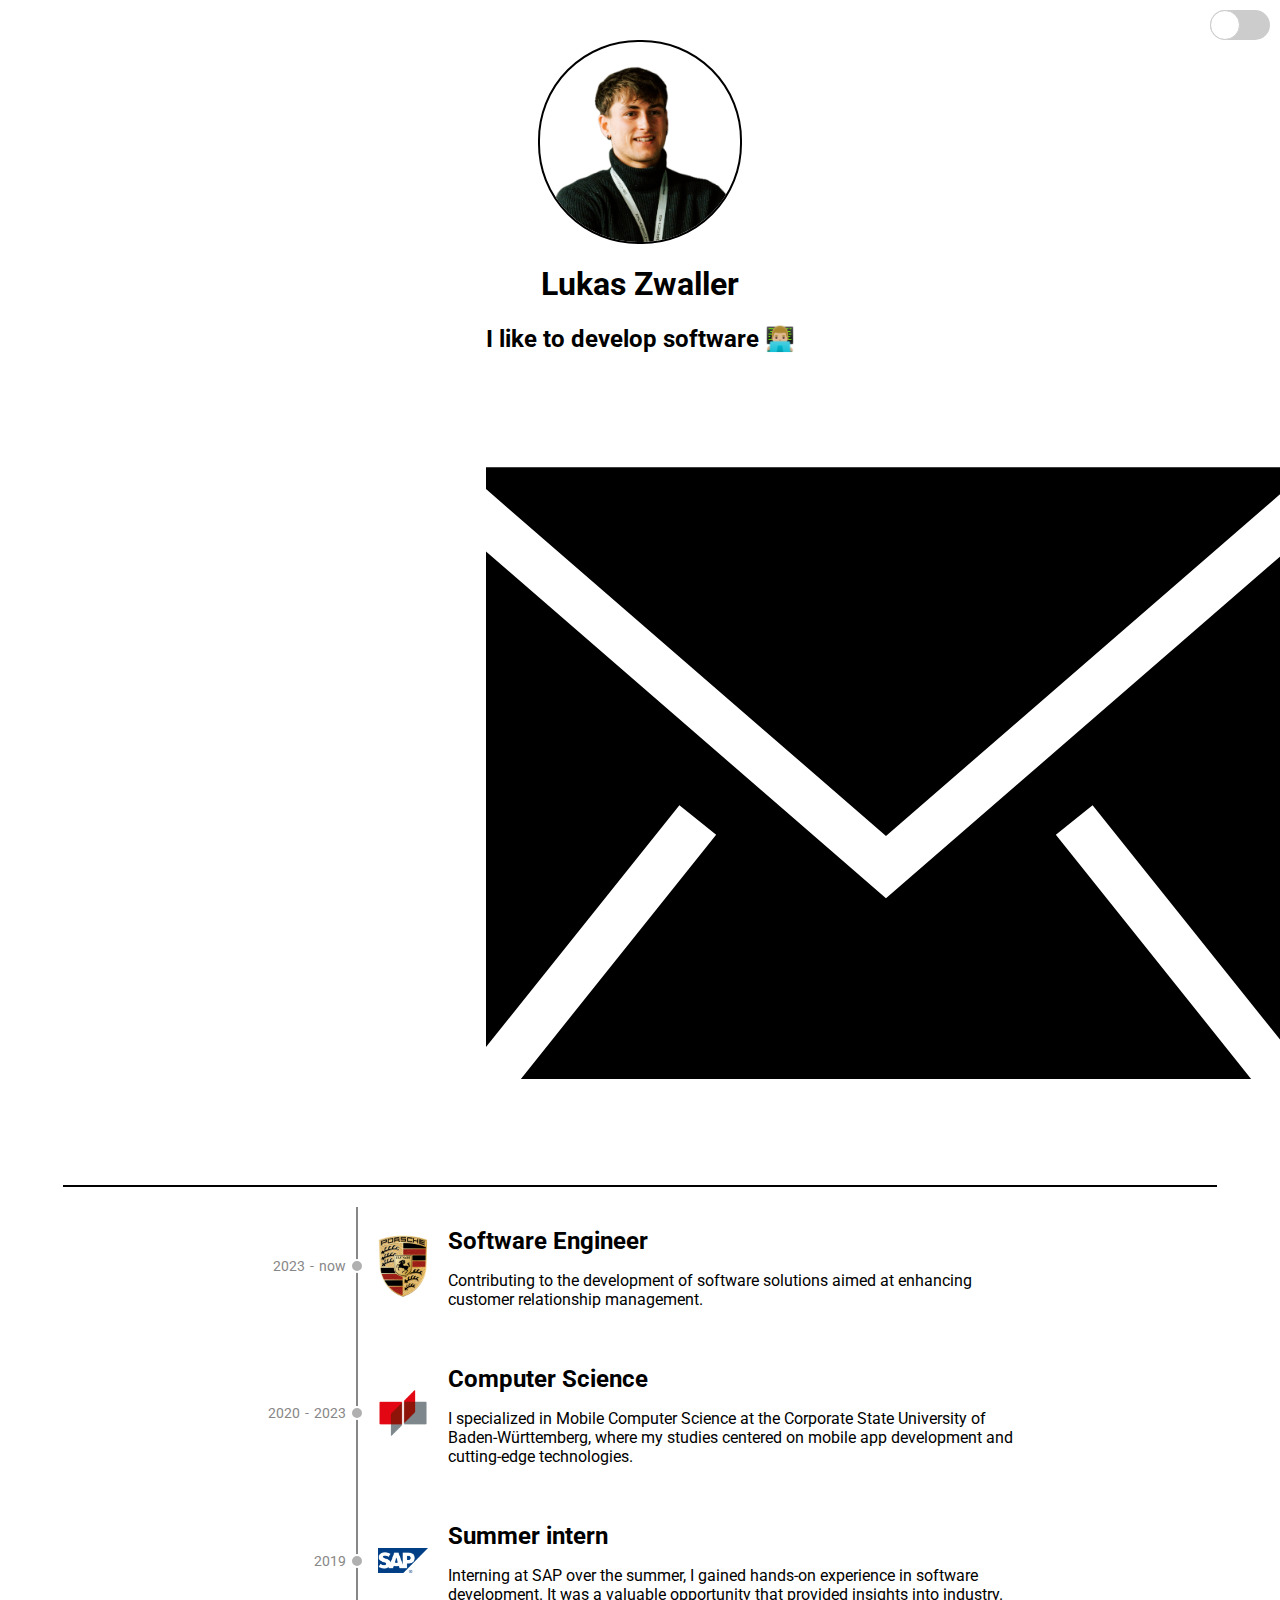
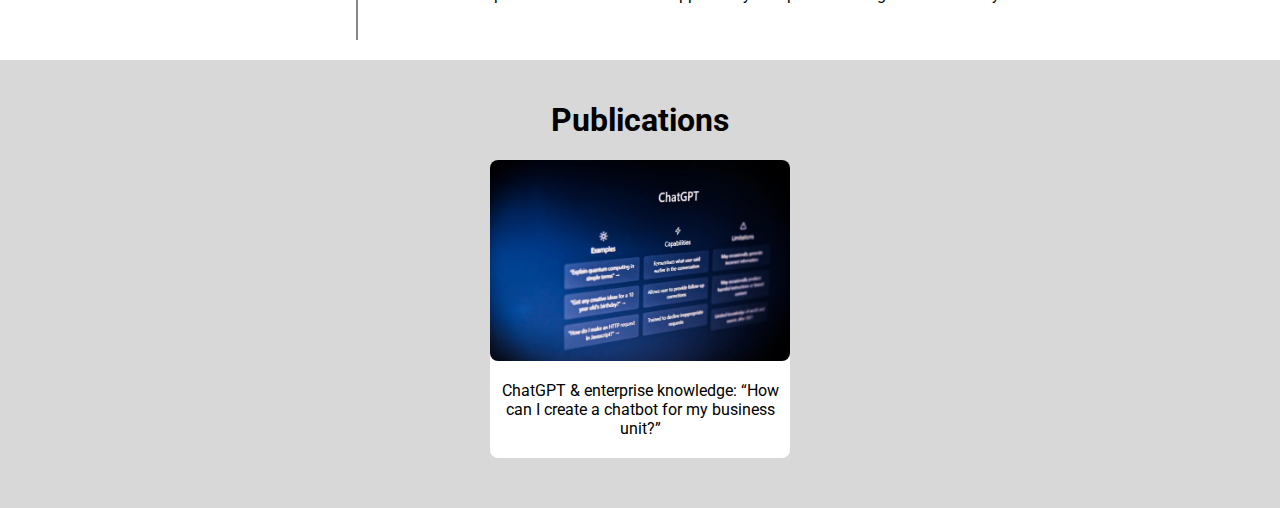
==== index.html @ a3d1d83f "Add svg icons" ====
<!DOCTYPE html>
<html lang="en">

<head>
  <meta charset="UTF-8">
  <meta name="viewport" content="width=device-width, initial-scale=1.0">
  <title>Lukas Zwaller</title>
  <link rel="preconnect" href="https://fonts.googleapis.com">
  <link rel="preconnect" href="https://fonts.gstatic.com" crossorigin>
  <link href="https://fonts.googleapis.com/css2?family=Roboto:wght@400;500;700&display=swap" rel="stylesheet">
  <link rel="stylesheet" href="style.css">
  <script src="script.js"></script>
  <style>
    .social-media {
      display: flex;
      justify-content: space-between;
      width: 100%;
      max-width: 200px;
      margin-top: 20px;
    }

    .social-media svg {
      fill: #FFFFFF;
      border: 2px solid white;
    }
  </style>
</head>

<body>
  <div class="toggle-wrapper">
    <input type="checkbox" id="toggle" />
    <label for="toggle" class="toggle-label"></label>
  </div>
  <div class="header">
    <img class="profile-pic" src="assets/me.png" alt="profile picture" />
    <div>
      <h1>Lukas Zwaller</h1>
      <h2>I like to develop software 👨🏼‍💻</h2>
      <div class="social-media">
        <a target="_blank" href="https://www.linkedin.com/in/lukas-zwaller-1b1b3a1b3/">
          <img src="assets/social/email.svg" alt="linkedin" />
        </a>
        <a target="_blank" href="https://www.linkedin.com/in/lukas-zwaller-1b1b3a1b3/">
          <img src="assets/social/github.svg" alt="linkedin" />
        </a>
        <a target="_blank" href="https://www.linkedin.com/in/lukas-zwaller-1b1b3a1b3/">
          <img src="assets/social/linkedin.svg" alt="linkedin" />
        </a>
        <a target="_blank" href="https://www.linkedin.com/in/lukas-zwaller-1b1b3a1b3/">
          <img src="assets/social/medium.svg" alt="linkedin" />
        </a>
      </div>
    </div>
  </div>
  <hr>
  <div class="cv-container">
    <div class="cv-item">
      <div class="cv-timespan">
        <div class="cv-timespan-date">
          <div>2023</div>
          <div>-</div>
          <div>now</div>
        </div>
      </div>
      <div class="cv-entry">
        <div class="cv-entry-dot"></div>
        <img src="assets/porsche-logo.png" alt="porsche logo" />
        <div class="cv-description">
          <h2>Software Engineer</h2>
          <p>Contributing to the development of software solutions aimed at enhancing customer relationship management.
          </p>
        </div>
      </div>
    </div>

    <div class="cv-item">
      <div class="cv-timespan">
        <div class="cv-timespan-date">
          <div>2020</div>
          <div>-</div>
          <div>2023</div>
        </div>
      </div>
      <div class="cv-entry">
        <div class="cv-entry-dot"></div>
        <img src="assets/dhbw-logo.png" alt="porsche logo" />
        <div class="cv-description">
          <h2>Computer Science</h2>
          <p>I specialized in Mobile Computer Science at the Corporate State University of Baden-Württemberg, where my
            studies centered on mobile app development and cutting-edge technologies.</p>
        </div>
      </div>
    </div>

    <div class="cv-item">
      <div class="cv-timespan">
        <div class="cv-timespan-date">
          <div>2019</div>
        </div>
      </div>
      <div class="cv-entry">
        <div class="cv-entry-dot"></div>
        <img src="assets/sap-logo.png" alt="porsche logo" />
        <div class="cv-description">
          <h2>Summer intern</h2>
          <p>Interning at SAP over the summer, I gained hands-on experience in software development. It was a valuable
            opportunity that provided insights into industry.</p>
        </div>
      </div>
    </div>
  </div>

  <div class="publications-container">
    <h1>Publications</h1>
    <div class="publications">
      <a target="_blank"
        href="https://medium.com/next-level-german-engineering/chatgpt-enterprise-knowledge-how-can-i-create-a-chatbot-for-my-business-unit-4380f7b3d4c0">
        <div class="publication">
          <img src="assets/chatgpt.webp" alt="thesis" />
          <h2>ChatGPT & enterprise knowledge: “How can I create a chatbot for my business unit?”</h2>
        </div>
      </a>
    </div>
  </div>

</body>

</html>
---- style.css ----
:root {
  --background-light: #ffffff;
  --text-light: #000000;
  --background-dark: #1a1a1a;
  --text-dark: #ffffff;
  --border-light: #878787;
  --border-dark: #aaaaaa;
  --publications-light: #d8d8d8;
  --publications-dark: #474747;
  --publication-light: #ffffff;
  --publication-dark: #1a1a1a;
}

[data-theme="light"] {
  --background-color: var(--background-light);
  --text-color: var(--text-light);
  --border-color: var(--border-light);
  --publications-color: var(--publications-light);
  --publication-color: var(--publication-light);
}

[data-theme="dark"] {
  --background-color: var(--background-dark);
  --text-color: var(--text-dark);
  --border-color: var(--border-dark);
  --publications-color: var(--publications-dark);
  --publication-color: var(--publication-dark);
}

body {
  font-family: 'Roboto', Arial, sans-serif;
  background-color: var(--background-color);
  color: var(--text-color);
  border-color: var(--border-color);
  transition: background-color 0.3s, color 0.3s;
  margin: 0;
  padding: 0;
  padding-top: 10px;
}

hr {
  width: 90%;
  border: 1px solid var(--text-color);
}

.header {
  display: flex;
  flex-direction: column;
  align-items: center;
  text-align: center;
}

.profile-pic {
  height: 200px;
  width: 200px;
  border-style: solid;
  border-width: 2px;
  object-fit: cover;
  border-radius: 100px;
}

input[type="checkbox"] {
  position: absolute;
  opacity: 0;
}

.toggle-wrapper {
  display: flex;
  align-items: center;
  justify-content: flex-end;
  margin-right: 10px;
}

.toggle-label {
  display: block;
  width: 60px;
  height: 30px;
  background-color: #cccccc;
  border-radius: 15px;
  position: relative;
  cursor: pointer;
  transition: background-color 0.3s;
  display: inline-block;
}

.toggle-label::before {
  content: '';
  position: absolute;
  width: 28px;
  height: 28px;
  border-radius: 50%;
  border: 1px solid #cccccc;
  background-color: #ffffff;
  left: 0;
  top: 0;
  transition: transform 0.3s;
  display: inline-block;
}

#toggle:checked+.toggle-label {
  background-color: #000000;
}

#toggle:checked+.toggle-label::before {
  transform: translateX(30px);
}

.cv-container {
  display: flex;
  flex-direction: column;
  align-items: center;
  justify-content: center;
  margin-left: 20%;
  margin-right: 20%;
  margin-top: 20px;
  margin-bottom: 20px;
}

.cv-item {
  display: flex;
  flex-direction: row;
  width: 100%;
}

.cv-timespan {
  width: 100px;
  border-right: 2px solid var(--border-color);
  display: flex;
  color: var(--border-color);
  padding-bottom: 20px;
}

.cv-timespan-date {
  display: flex;
  flex-direction: row;
  justify-content: right;
  align-items: center;
  width: 100%;
  margin-right: 10px;
}

.cv-timespan-date div {
  margin-left: 5px;
  font-size: 14px;
}

.cv-entry {
  display: flex;
  flex: 1;
  flex-direction: row;
  position: relative;
  align-items: center;
  padding-bottom: 20px;
}

.cv-entry-dot {
  position: absolute;
  left: -8px;
  width: 10px;
  height: 10px;
  border-radius: 7px;
  background-color: #b1b0b0;
  border: 2px solid var(--background-color);
  transition: border 0.3s;
}

.cv-entry img {
  width: 50px;
  margin-left: 20px;
  margin-right: 20px;
  object-fit: contain;
}

.cv-description {
  display: flex;
  flex-direction: column;
  justify-content: center;
}

.cv-description h2 {
  margin-bottom: 0;
}

a {
  text-decoration: none;
  color: var(--text-color);
}

.publications-container {
  padding-top: 20px;
  background-color: var(--publications-color);
  text-align: center;
  padding-bottom: 50px;
}

.publications {
  display: flex;
  flex-direction: column;
  align-items: center;
  justify-content: center;
  height: 100%;
}

.publication {
  width: 300px;
  display: flex;
  flex-direction: column;
  align-items: center;
  justify-content: center;
  border-radius: 8px;
  background-color: var(--publication-color);
  transition: transform 0.3s ease-in-out;
}

.publication:hover {
  transform: scale(1.05);
}

.publication img {
  width: 100%;
  object-fit: cover;
  border-radius: 8px;
}

.publication h2 {
  font-size: 16px;
  font-weight: 400;
  margin: 10px 0;
  padding: 10px;
  text-decoration: none;
}

@media screen and (max-width: 600px) {
  .cv-container {
    margin-left: 2%;
    margin-right: 8%;
  }

  .cv-timespan {
    width: 60px;
    flex-direction: column-reverse;
    align-items: flex-start;
    justify-content: flex-end;
  }

  .cv-timespan-date {
    flex-direction: column-reverse;
    justify-content: center;
    align-items: flex-end;
    height: 50px;
  }

  .cv-timespan-date div {
    margin: 0;
    font-size: auto;
    margin-right: 10px;
    font-weight: bold;
  }

  .cv-entry {
    flex-direction: column;
    align-items: flex-start;
    margin-left: 20px;
  }

  .cv-entry-dot {
    position: absolute;
    top: 19px;
    left: -28px;
    width: 10px;
    height: 10px;
    border-radius: 7px;
    background-color: #b1b0b0;
    border: 2px solid var(--background-color);
  }

  .cv-entry img {
    height: 50px;
    margin: 0;
  }
}
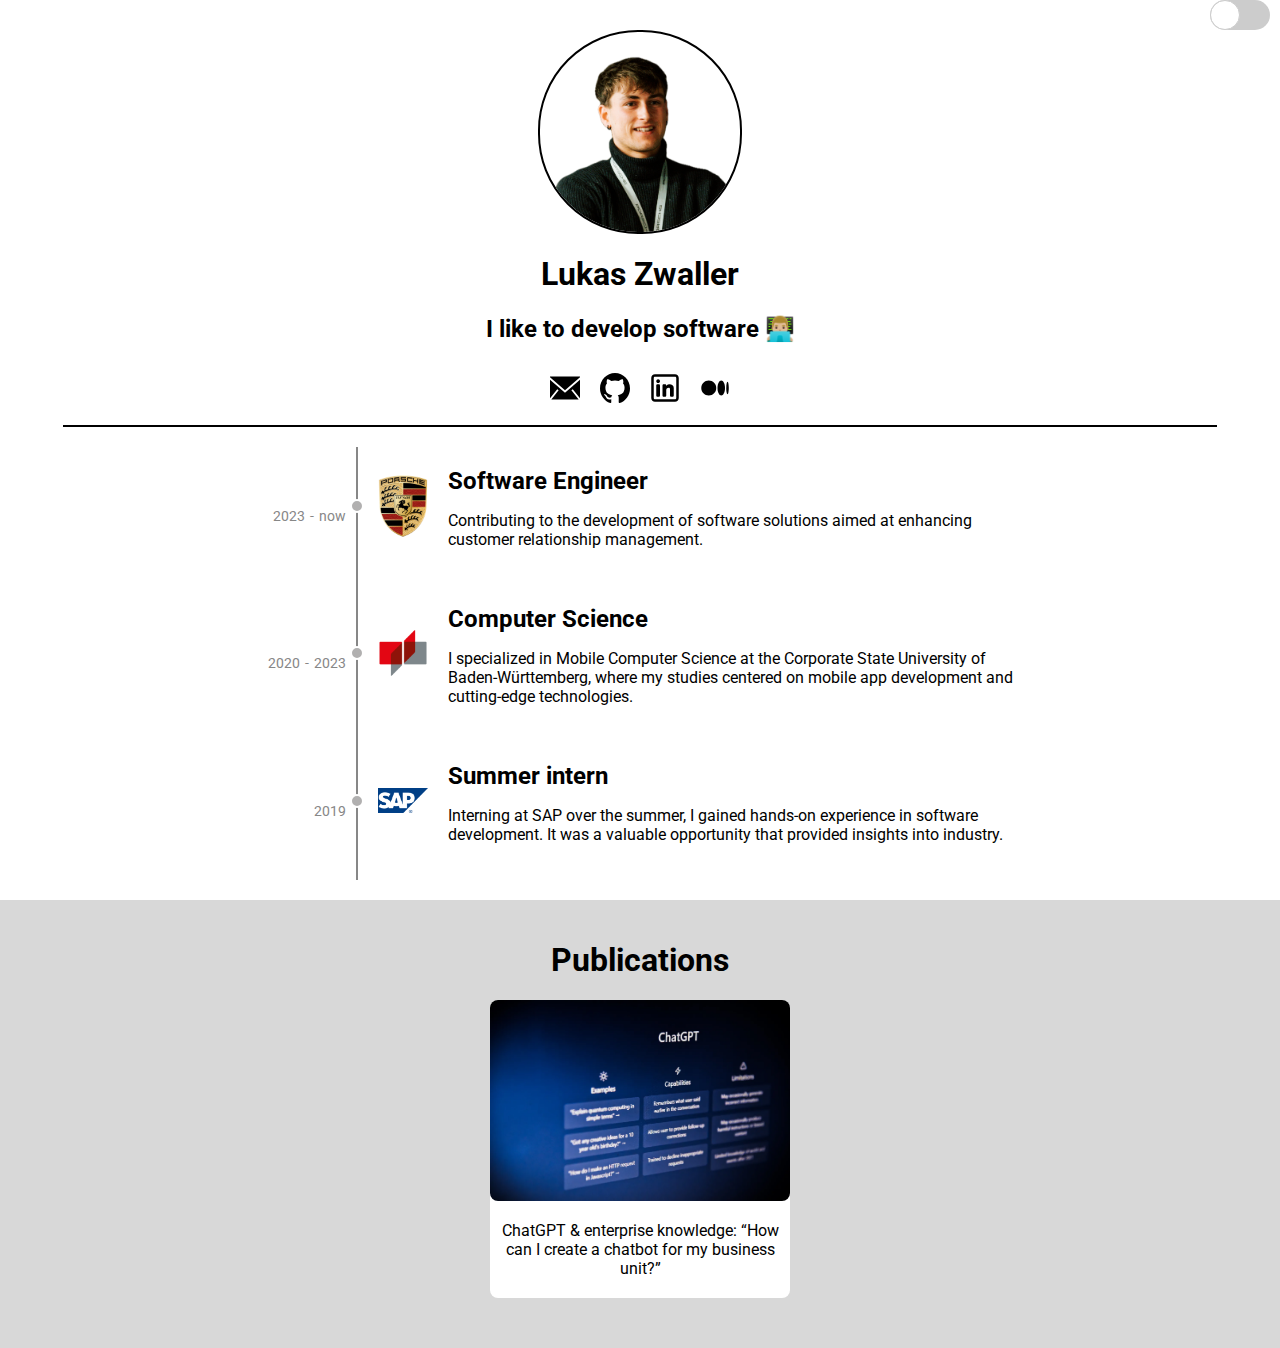
==== commit d2b7e977: "Change svg color on theme" ====
--- a/index.html
+++ b/index.html
@@ -10,20 +10,6 @@
   <link href="https://fonts.googleapis.com/css2?family=Roboto:wght@400;500;700&display=swap" rel="stylesheet">
   <link rel="stylesheet" href="style.css">
   <script src="script.js"></script>
-  <style>
-    .social-media {
-      display: flex;
-      justify-content: space-between;
-      width: 100%;
-      max-width: 200px;
-      margin-top: 20px;
-    }
-
-    .social-media svg {
-      fill: #FFFFFF;
-      border: 2px solid white;
-    }
-  </style>
 </head>
 
 <body>
@@ -37,17 +23,52 @@
       <h1>Lukas Zwaller</h1>
       <h2>I like to develop software 👨🏼‍💻</h2>
       <div class="social-media">
-        <a target="_blank" href="https://www.linkedin.com/in/lukas-zwaller-1b1b3a1b3/">
-          <img src="assets/social/email.svg" alt="linkedin" />
+        <a target="_blank" href="mailto:contact@lukas-zwaller.com">
+          <svg fill="#000000" width="30px" height="30px" viewBox="0 0 1920 1920" xmlns="http://www.w3.org/2000/svg"
+            class="social-icon">
+            <path
+              d="M1920 428.266v1189.54l-464.16-580.146-88.203 70.585 468.679 585.904H83.684l468.679-585.904-88.202-70.585L0 1617.805V428.265l959.944 832.441L1920 428.266ZM1919.932 226v52.627l-959.943 832.44L.045 278.628V226h1919.887Z"
+              fill-rule="evenodd" />
+          </svg>
+        </a>
+        <a target="_blank" href="https://github.com/lukaszwaller">
+          <svg width="30px" height="30px" viewBox="0 0 20 20" version="1.1" xmlns="http://www.w3.org/2000/svg" class="social-icon">
+            <g id="Page-1" stroke="none" stroke-width="1" fill-rule="evenodd">
+              <g id="Dribbble-Light-Preview" transform="translate(-140.000000, -7559.000000)">
+                <g id="icons" transform="translate(56.000000, 160.000000)">
+                  <path
+                    d="M94,7399 C99.523,7399 104,7403.59 104,7409.253 C104,7413.782 101.138,7417.624 97.167,7418.981 C96.66,7419.082 96.48,7418.762 96.48,7418.489 C96.48,7418.151 96.492,7417.047 96.492,7415.675 C96.492,7414.719 96.172,7414.095 95.813,7413.777 C98.04,7413.523 100.38,7412.656 100.38,7408.718 C100.38,7407.598 99.992,7406.684 99.35,7405.966 C99.454,7405.707 99.797,7404.664 99.252,7403.252 C99.252,7403.252 98.414,7402.977 96.505,7404.303 C95.706,7404.076 94.85,7403.962 94,7403.958 C93.15,7403.962 92.295,7404.076 91.497,7404.303 C89.586,7402.977 88.746,7403.252 88.746,7403.252 C88.203,7404.664 88.546,7405.707 88.649,7405.966 C88.01,7406.684 87.619,7407.598 87.619,7408.718 C87.619,7412.646 89.954,7413.526 92.175,7413.785 C91.889,7414.041 91.63,7414.493 91.54,7415.156 C90.97,7415.418 89.522,7415.871 88.63,7414.304 C88.63,7414.304 88.101,7413.319 87.097,7413.247 C87.097,7413.247 86.122,7413.234 87.029,7413.87 C87.029,7413.87 87.684,7414.185 88.139,7415.37 C88.139,7415.37 88.726,7417.2 91.508,7416.58 C91.513,7417.437 91.522,7418.245 91.522,7418.489 C91.522,7418.76 91.338,7419.077 90.839,7418.982 C86.865,7417.627 84,7413.783 84,7409.253 C84,7403.59 88.478,7399 94,7399"
+                    id="github-[#142]">
+
+                  </path>
+                </g>
+              </g>
+            </g>
+          </svg>
         </a>
         <a target="_blank" href="https://www.linkedin.com/in/lukas-zwaller-1b1b3a1b3/">
-          <img src="assets/social/github.svg" alt="linkedin" />
+          <svg width="30px" height="30px" viewBox="0 0 24 24" fill="none" xmlns="http://www.w3.org/2000/svg"
+            class="social-icon">
+            <path
+              d="M6.5 8C7.32843 8 8 7.32843 8 6.5C8 5.67157 7.32843 5 6.5 5C5.67157 5 5 5.67157 5 6.5C5 7.32843 5.67157 8 6.5 8Z" />
+            <path
+              d="M5 10C5 9.44772 5.44772 9 6 9H7C7.55228 9 8 9.44771 8 10V18C8 18.5523 7.55228 19 7 19H6C5.44772 19 5 18.5523 5 18V10Z" />
+            <path
+              d="M11 19H12C12.5523 19 13 18.5523 13 18V13.5C13 12 16 11 16 13V18.0004C16 18.5527 16.4477 19 17 19H18C18.5523 19 19 18.5523 19 18V12C19 10 17.5 9 15.5 9C13.5 9 13 10.5 13 10.5V10C13 9.44771 12.5523 9 12 9H11C10.4477 9 10 9.44772 10 10V18C10 18.5523 10.4477 19 11 19Z" />
+            <path fill-rule="evenodd" clip-rule="evenodd"
+              d="M20 1C21.6569 1 23 2.34315 23 4V20C23 21.6569 21.6569 23 20 23H4C2.34315 23 1 21.6569 1 20V4C1 2.34315 2.34315 1 4 1H20ZM20 3C20.5523 3 21 3.44772 21 4V20C21 20.5523 20.5523 21 20 21H4C3.44772 21 3 20.5523 3 20V4C3 3.44772 3.44772 3 4 3H20Z" />
+          </svg>
         </a>
-        <a target="_blank" href="https://www.linkedin.com/in/lukas-zwaller-1b1b3a1b3/">
-          <img src="assets/social/linkedin.svg" alt="linkedin" />
-        </a>
-        <a target="_blank" href="https://www.linkedin.com/in/lukas-zwaller-1b1b3a1b3/">
-          <img src="assets/social/medium.svg" alt="linkedin" />
+        <a target="_blank" href="https://medium.com/@lukas.zwaller">
+          <svg width="30px" height="30px" viewBox="0 0 24 24" fill="none" xmlns="http://www.w3.org/2000/svg"
+            class="social-icon">
+            <path
+              d="M13 12C13 15.3137 10.3137 18 7 18C3.68629 18 1 15.3137 1 12C1 8.68629 3.68629 6 7 6C10.3137 6 13 8.68629 13 12Z" />
+            <path
+              d="M23 12C23 14.7614 22.5523 17 22 17C21.4477 17 21 14.7614 21 12C21 9.23858 21.4477 7 22 7C22.5523 7 23 9.23858 23 12Z" />
+            <path
+              d="M17 18C18.6569 18 20 15.3137 20 12C20 8.68629 18.6569 6 17 6C15.3431 6 14 8.68629 14 12C14 15.3137 15.3431 18 17 18Z" />
+          </svg>
         </a>
       </div>
     </div>
--- a/style.css
+++ b/style.css
@@ -35,7 +35,6 @@
   transition: background-color 0.3s, color 0.3s;
   margin: 0;
   padding: 0;
-  padding-top: 10px;
 }
 
 hr {
@@ -105,6 +104,27 @@
   transform: translateX(30px);
 }
 
+.social-media {
+  display: flex;
+  flex-direction: row;
+  justify-content: center;
+  align-items: center;
+}
+
+.social-media a {
+  margin: 10px;
+  text-decoration: none;
+}
+
+.social-icon {
+  fill: var(--text-color);
+  transition: scale 0.3s ease;
+}
+
+.social-icon:hover {
+  transform: scale(1.2);
+}
+
 .cv-container {
   display: flex;
   flex-direction: column;
@@ -127,7 +147,6 @@
   border-right: 2px solid var(--border-color);
   display: flex;
   color: var(--border-color);
-  padding-bottom: 20px;
 }
 
 .cv-timespan-date {
@@ -150,7 +169,7 @@
   flex-direction: row;
   position: relative;
   align-items: center;
-  padding-bottom: 20px;
+  margin-bottom: 20px;
 }
 
 .cv-entry-dot {
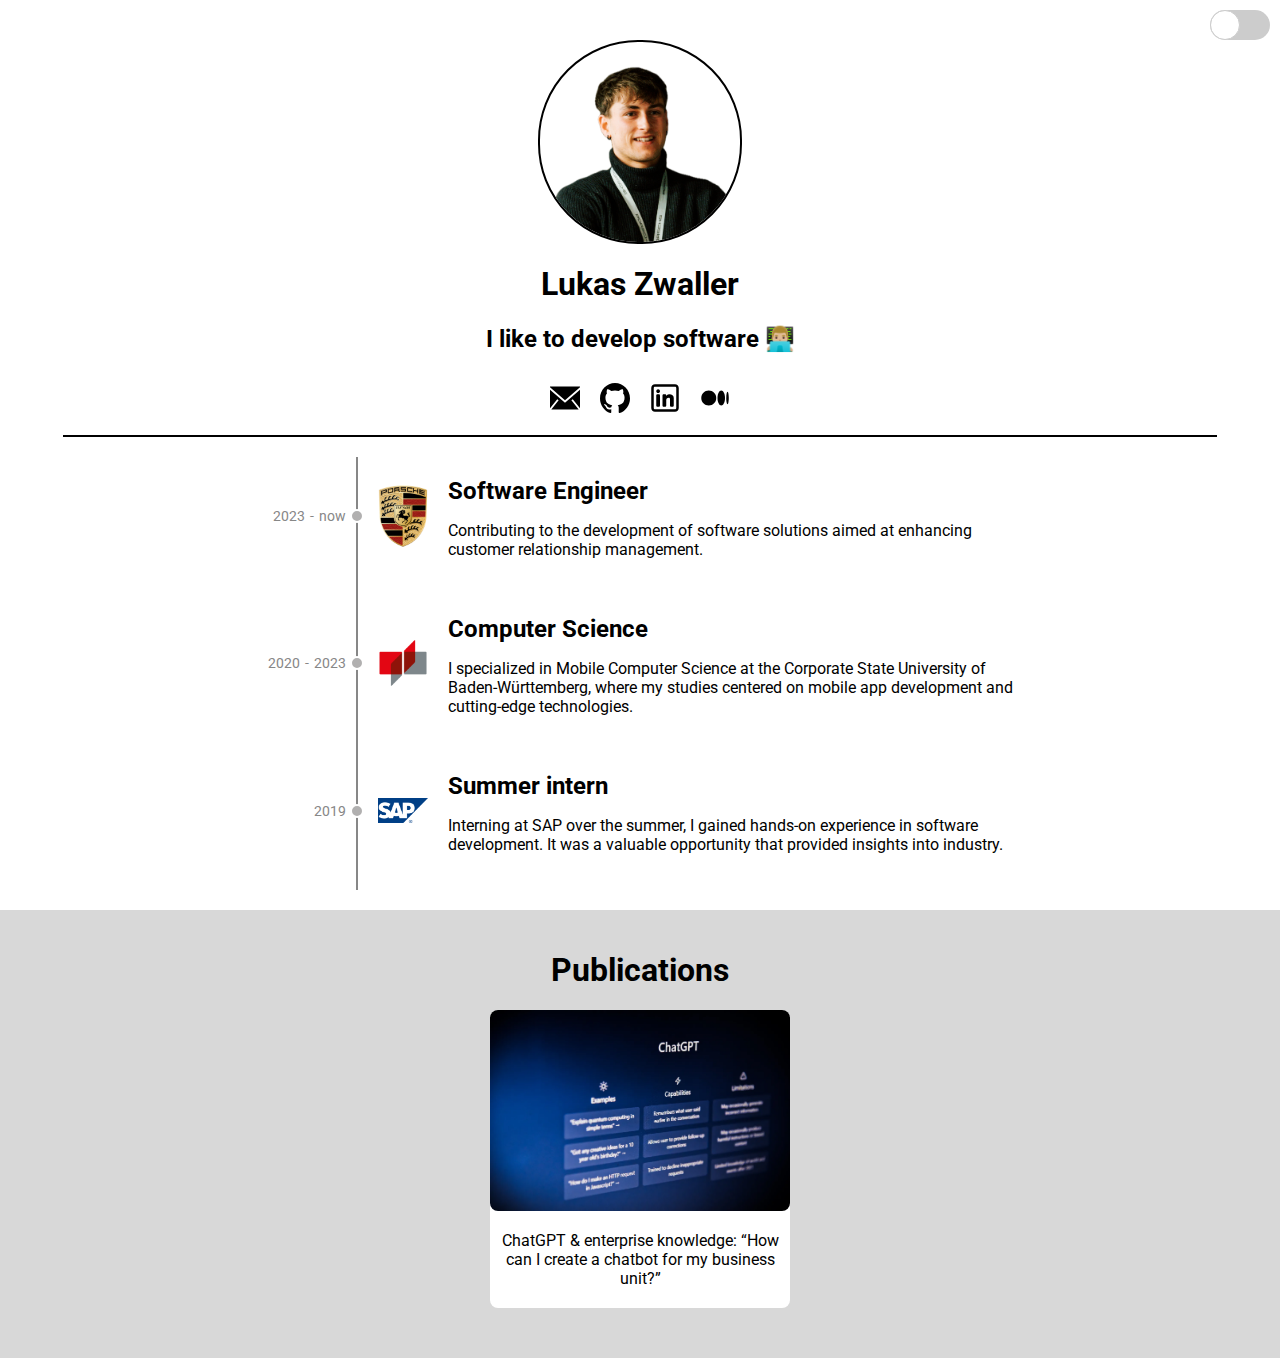
==== commit aae96013: "dark mode for pullover" ====
--- a/index.html
+++ b/index.html
@@ -18,7 +18,7 @@
     <label for="toggle" class="toggle-label"></label>
   </div>
   <div class="header">
-    <img class="profile-pic" src="assets/me.png" alt="profile picture" />
+    <img class="profile-pic" src="assets/me-dark.png" alt="profile picture" />
     <div>
       <h1>Lukas Zwaller</h1>
       <h2>I like to develop software 👨🏼‍💻</h2>
--- a/style.css
+++ b/style.css
@@ -35,6 +35,7 @@
   transition: background-color 0.3s, color 0.3s;
   margin: 0;
   padding: 0;
+  padding-top: 10px;
 }
 
 hr {
@@ -147,6 +148,7 @@
   border-right: 2px solid var(--border-color);
   display: flex;
   color: var(--border-color);
+  padding-bottom: 20px;
 }
 
 .cv-timespan-date {
@@ -169,7 +171,7 @@
   flex-direction: row;
   position: relative;
   align-items: center;
-  margin-bottom: 20px;
+  padding-bottom: 20px;
 }
 
 .cv-entry-dot {
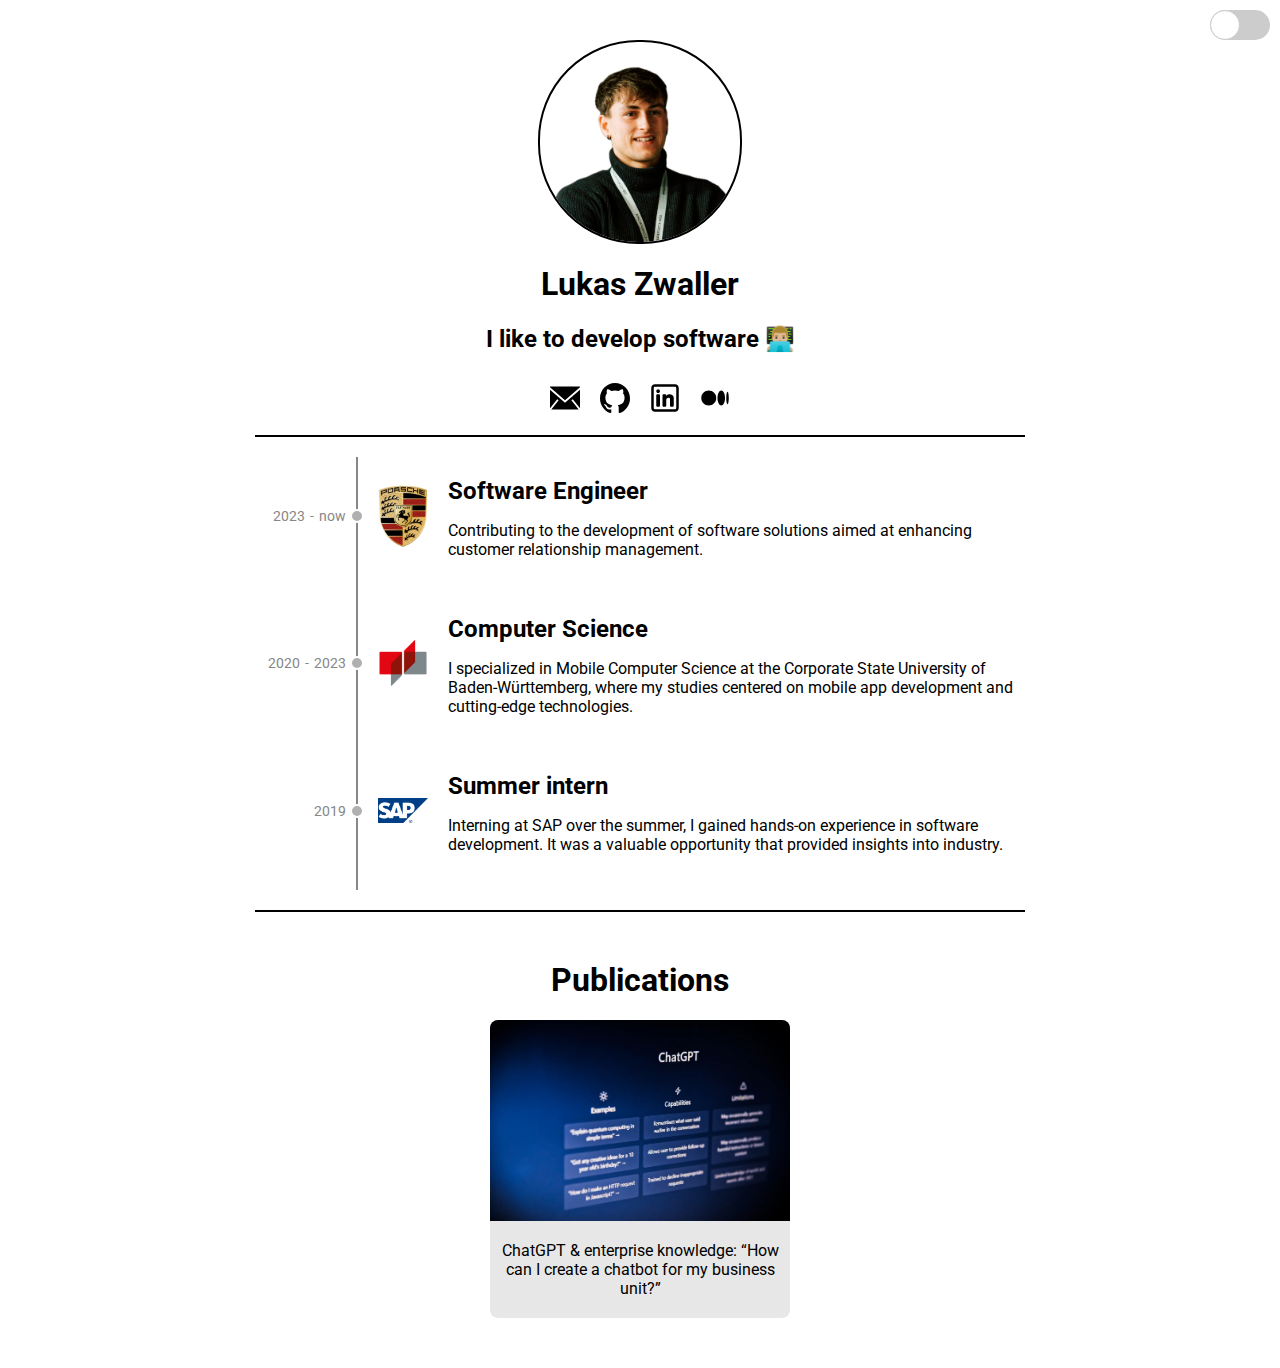
==== commit 26ce9d7e: "new colors and fixed publication card" ====
--- a/index.html
+++ b/index.html
@@ -130,7 +130,7 @@
       </div>
     </div>
   </div>
-
+  <hr>
   <div class="publications-container">
     <h1>Publications</h1>
     <div class="publications">
--- a/style.css
+++ b/style.css
@@ -5,10 +5,8 @@
   --text-dark: #ffffff;
   --border-light: #878787;
   --border-dark: #aaaaaa;
-  --publications-light: #d8d8d8;
-  --publications-dark: #474747;
-  --publication-light: #ffffff;
-  --publication-dark: #1a1a1a;
+  --publication-light: #e8e7e7;
+  --publication-dark: #383838;
 }
 
 [data-theme="light"] {
@@ -39,7 +37,7 @@
 }
 
 hr {
-  width: 90%;
+  width: 60%;
   border: 1px solid var(--text-color);
 }
 
@@ -209,7 +207,6 @@
 
 .publications-container {
   padding-top: 20px;
-  background-color: var(--publications-color);
   text-align: center;
   padding-bottom: 50px;
 }
@@ -240,7 +237,7 @@
 .publication img {
   width: 100%;
   object-fit: cover;
-  border-radius: 8px;
+  border-radius: 8px 8px 0 0;
 }
 
 .publication h2 {
@@ -252,6 +249,10 @@
 }
 
 @media screen and (max-width: 600px) {
+  hr {
+    width: 90%;
+  }
+
   .cv-container {
     margin-left: 2%;
     margin-right: 8%;
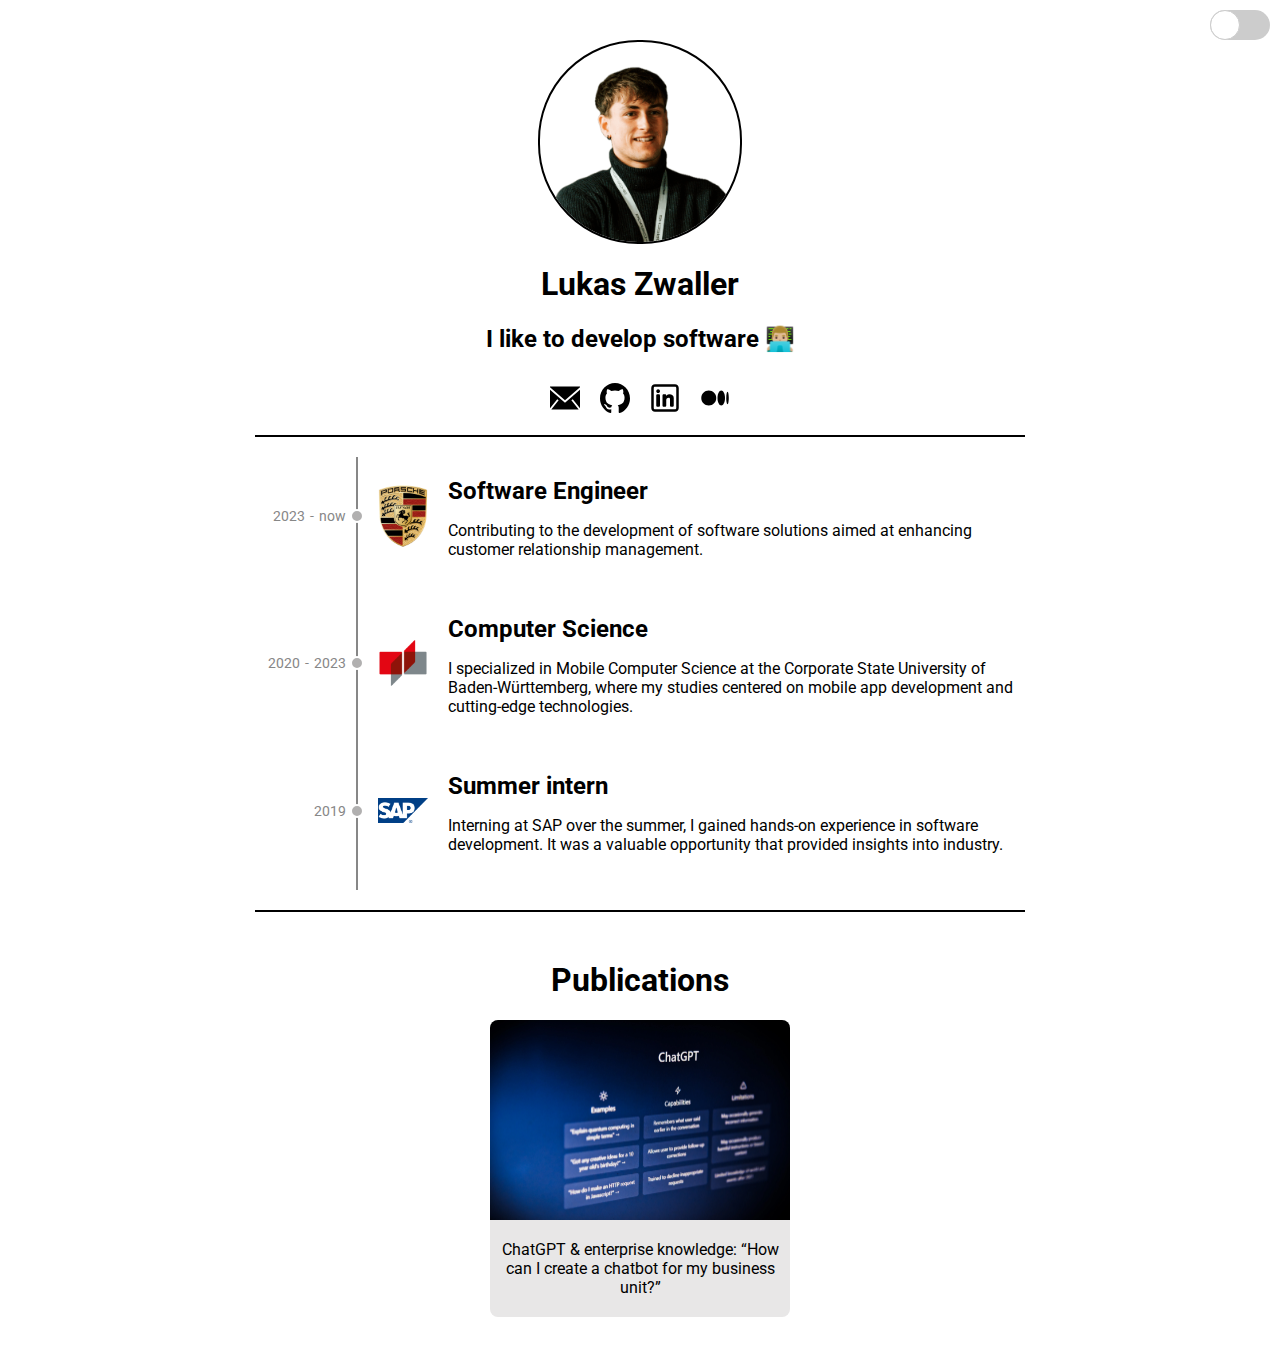
==== commit fc8c9108: "decrease size of images" ====
--- a/index.html
+++ b/index.html
@@ -18,7 +18,7 @@
     <label for="toggle" class="toggle-label"></label>
   </div>
   <div class="header">
-    <img class="profile-pic" src="assets/me-dark.png" alt="profile picture" />
+    <img class="profile-pic" src="assets/me-dark-min.png" alt="profile picture" />
     <div>
       <h1>Lukas Zwaller</h1>
       <h2>I like to develop software 👨🏼‍💻</h2>
@@ -85,7 +85,7 @@
       </div>
       <div class="cv-entry">
         <div class="cv-entry-dot"></div>
-        <img src="assets/porsche-logo.png" alt="porsche logo" />
+        <img src="assets/porsche-logo-min.png" alt="porsche logo" />
         <div class="cv-description">
           <h2>Software Engineer</h2>
           <p>Contributing to the development of software solutions aimed at enhancing customer relationship management.
@@ -104,7 +104,7 @@
       </div>
       <div class="cv-entry">
         <div class="cv-entry-dot"></div>
-        <img src="assets/dhbw-logo.png" alt="porsche logo" />
+        <img src="assets/dhbw-logo-min.png" alt="porsche logo" />
         <div class="cv-description">
           <h2>Computer Science</h2>
           <p>I specialized in Mobile Computer Science at the Corporate State University of Baden-Württemberg, where my
@@ -121,7 +121,7 @@
       </div>
       <div class="cv-entry">
         <div class="cv-entry-dot"></div>
-        <img src="assets/sap-logo.png" alt="porsche logo" />
+        <img src="assets/sap-logo-min.png" alt="porsche logo" />
         <div class="cv-description">
           <h2>Summer intern</h2>
           <p>Interning at SAP over the summer, I gained hands-on experience in software development. It was a valuable
@@ -137,7 +137,7 @@
       <a target="_blank"
         href="https://medium.com/next-level-german-engineering/chatgpt-enterprise-knowledge-how-can-i-create-a-chatbot-for-my-business-unit-4380f7b3d4c0">
         <div class="publication">
-          <img src="assets/chatgpt.webp" alt="thesis" />
+          <img src="assets/chat-gpt.jpeg" alt="thesis" />
           <h2>ChatGPT & enterprise knowledge: “How can I create a chatbot for my business unit?”</h2>
         </div>
       </a>
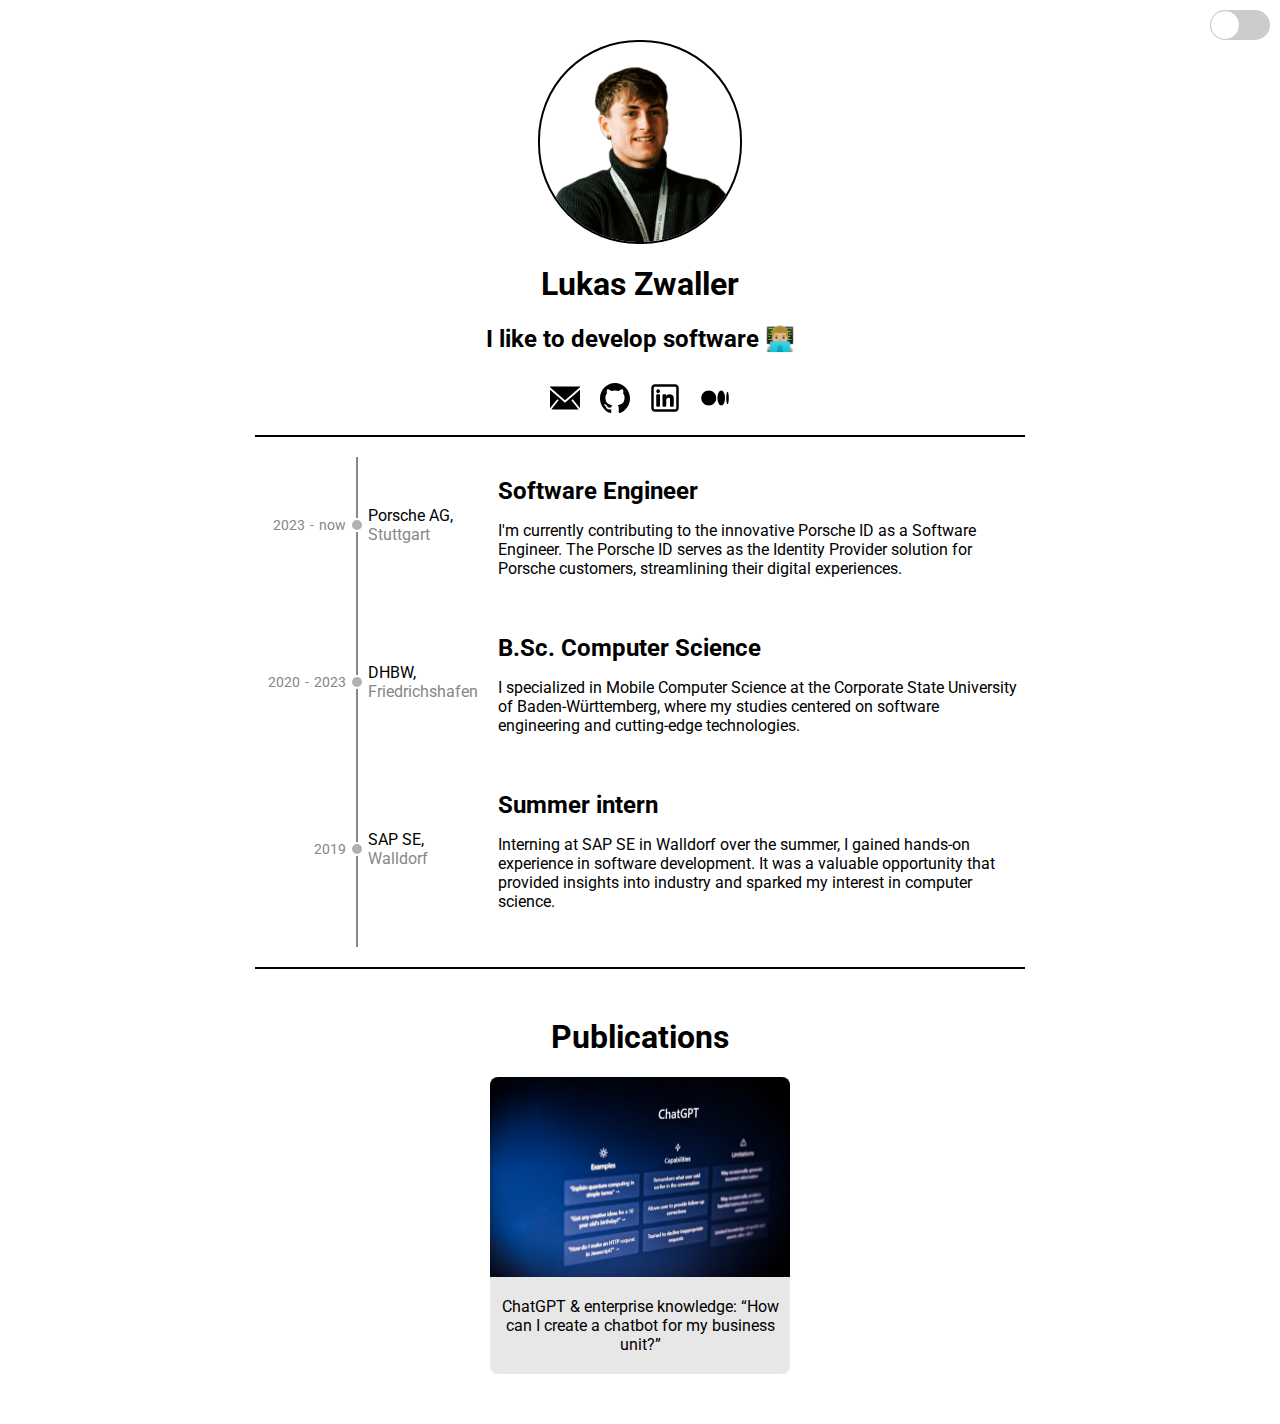
==== commit dbc22721: "feat: Remove organization images, update texts" ====
--- a/index.html
+++ b/index.html
@@ -32,7 +32,8 @@
           </svg>
         </a>
         <a target="_blank" href="https://github.com/lukaszwaller">
-          <svg width="30px" height="30px" viewBox="0 0 20 20" version="1.1" xmlns="http://www.w3.org/2000/svg" class="social-icon">
+          <svg width="30px" height="30px" viewBox="0 0 20 20" version="1.1" xmlns="http://www.w3.org/2000/svg"
+            class="social-icon">
             <g id="Page-1" stroke="none" stroke-width="1" fill-rule="evenodd">
               <g id="Dribbble-Light-Preview" transform="translate(-140.000000, -7559.000000)">
                 <g id="icons" transform="translate(56.000000, 160.000000)">
@@ -85,10 +86,14 @@
       </div>
       <div class="cv-entry">
         <div class="cv-entry-dot"></div>
-        <img src="assets/porsche-logo-min.png" alt="porsche logo" />
+        <div class="cv-organization">
+          <div>Porsche AG,</div>
+          <div class="cv-org-location">Stuttgart</div>
+        </div>
         <div class="cv-description">
           <h2>Software Engineer</h2>
-          <p>Contributing to the development of software solutions aimed at enhancing customer relationship management.
+          <p>I'm currently contributing to the innovative Porsche ID as a Software Engineer. The Porsche ID serves as
+            the Identity Provider solution for Porsche customers, streamlining their digital experiences.
           </p>
         </div>
       </div>
@@ -104,11 +109,14 @@
       </div>
       <div class="cv-entry">
         <div class="cv-entry-dot"></div>
-        <img src="assets/dhbw-logo-min.png" alt="porsche logo" />
+        <div class="cv-organization">
+          <div>DHBW,</div>
+          <div class="cv-org-location">Friedrichshafen</div>
+        </div>
         <div class="cv-description">
-          <h2>Computer Science</h2>
+          <h2>B.Sc. Computer Science</h2>
           <p>I specialized in Mobile Computer Science at the Corporate State University of Baden-Württemberg, where my
-            studies centered on mobile app development and cutting-edge technologies.</p>
+            studies centered on software engineering and cutting-edge technologies.</p>
         </div>
       </div>
     </div>
@@ -121,11 +129,15 @@
       </div>
       <div class="cv-entry">
         <div class="cv-entry-dot"></div>
-        <img src="assets/sap-logo-min.png" alt="porsche logo" />
+        <div class="cv-organization">
+          <div>SAP SE,</div>
+          <div class="cv-org-location">Walldorf</div>
+        </div>
         <div class="cv-description">
           <h2>Summer intern</h2>
-          <p>Interning at SAP over the summer, I gained hands-on experience in software development. It was a valuable
-            opportunity that provided insights into industry.</p>
+          <p>Interning at SAP SE in Walldorf over the summer, I gained hands-on experience in software development. It
+            was a valuable
+            opportunity that provided insights into industry and sparked my interest in computer science.</p>
         </div>
       </div>
     </div>
--- a/style.css
+++ b/style.css
@@ -142,6 +142,7 @@
 }
 
 .cv-timespan {
+  flex-shrink: 0;
   width: 100px;
   border-right: 2px solid var(--border-color);
   display: flex;
@@ -183,17 +184,23 @@
   transition: border 0.3s;
 }
 
-.cv-entry img {
-  width: 50px;
-  margin-left: 20px;
-  margin-right: 20px;
-  object-fit: contain;
+.cv-organization {
+  flex-shrink: 0; 
+  width: auto;
+  min-width: 120px;
+  max-width: 180px;
+  padding-left: 10px;
+}
+
+.cv-org-location {
+  color: var(--border-color);
 }
 
 .cv-description {
   display: flex;
   flex-direction: column;
   justify-content: center;
+  padding-left: 10px;
 }
 
 .cv-description h2 {
@@ -276,7 +283,6 @@
     margin: 0;
     font-size: auto;
     margin-right: 10px;
-    font-weight: bold;
   }
 
   .cv-entry {
@@ -296,8 +302,27 @@
     border: 2px solid var(--background-color);
   }
 
-  .cv-entry img {
-    height: 50px;
+  .cv-organization {
+    padding-top: 17px;
+    padding-left: 0;
     margin: 0;
+    display: flex;
+    gap: 6px;
+  }
+
+  .cv-description {
+    padding: 0;
+  }
+}
+
+@media screen and (min-width: 1440px) {
+  .cv-container {
+    margin-left: auto;
+    margin-right: auto;
+    width: 864px;
+  }
+
+  hr {
+    width: 864px;
   }
 }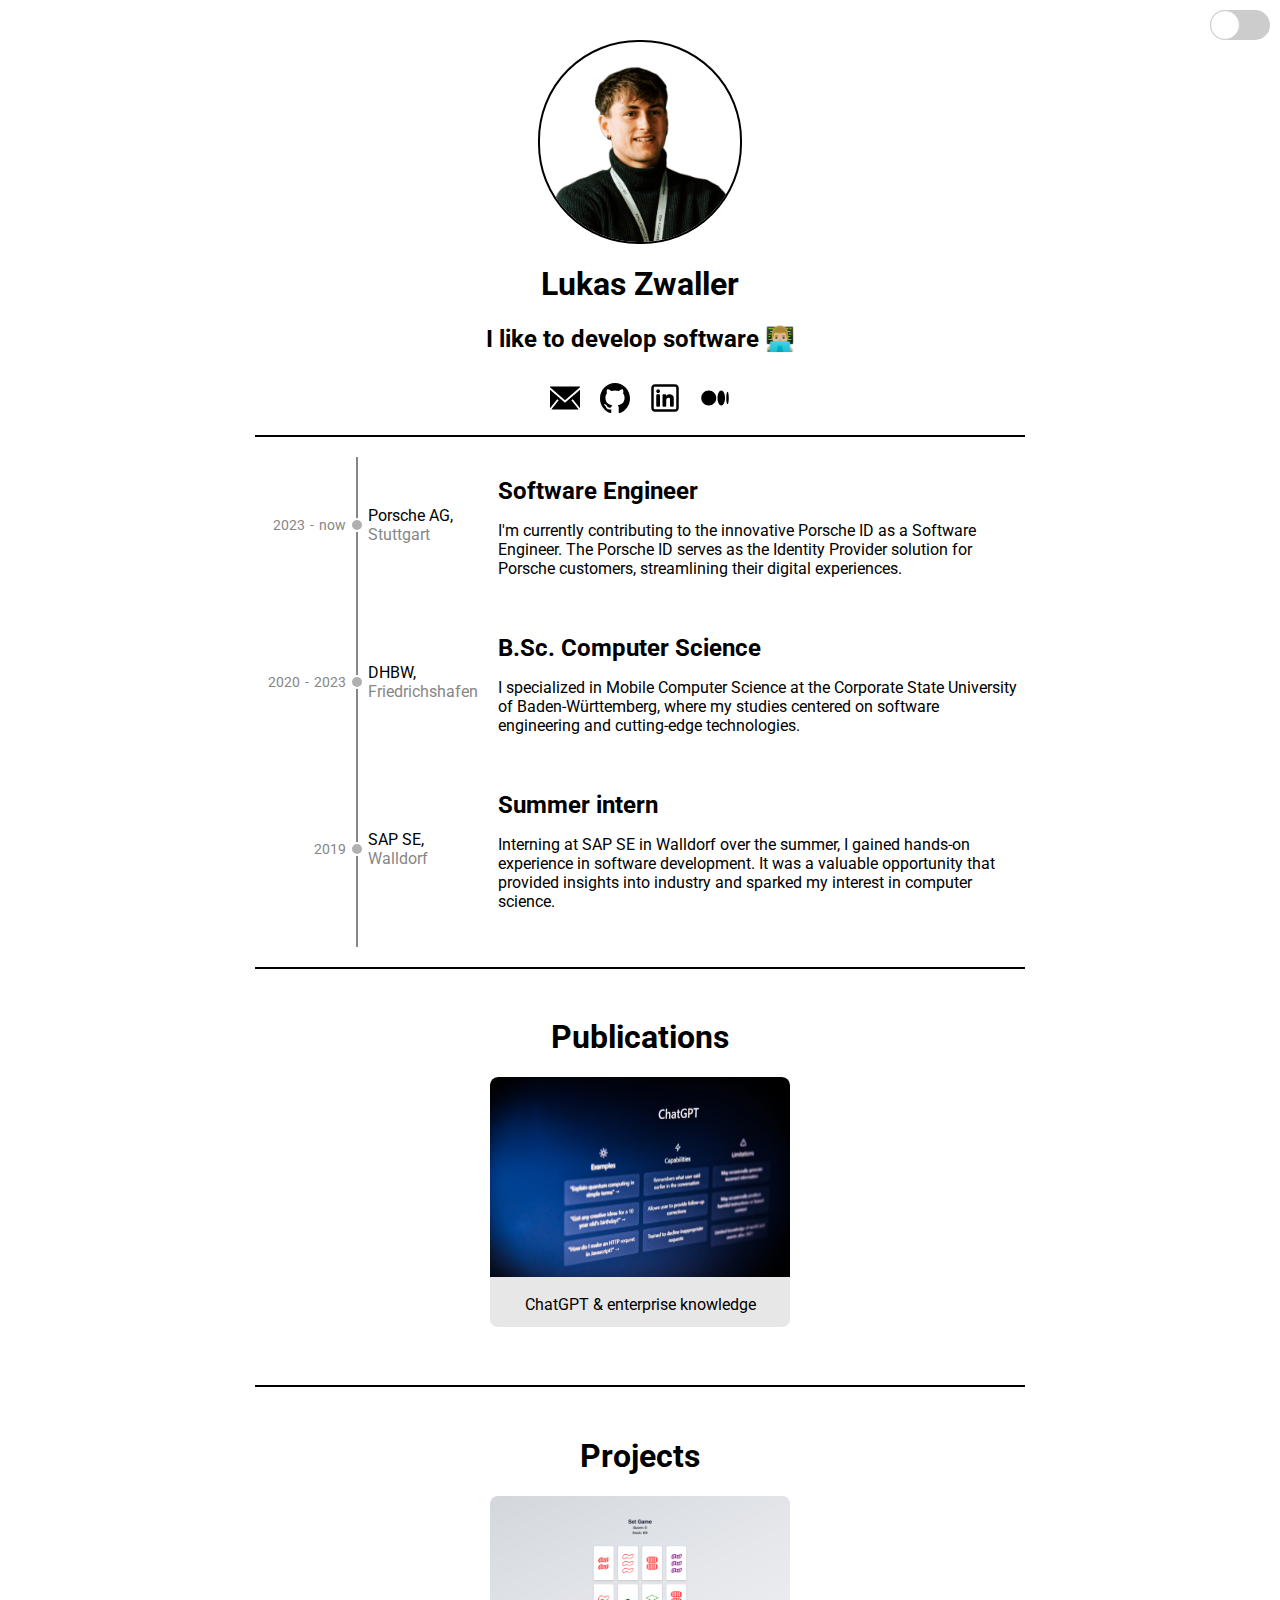
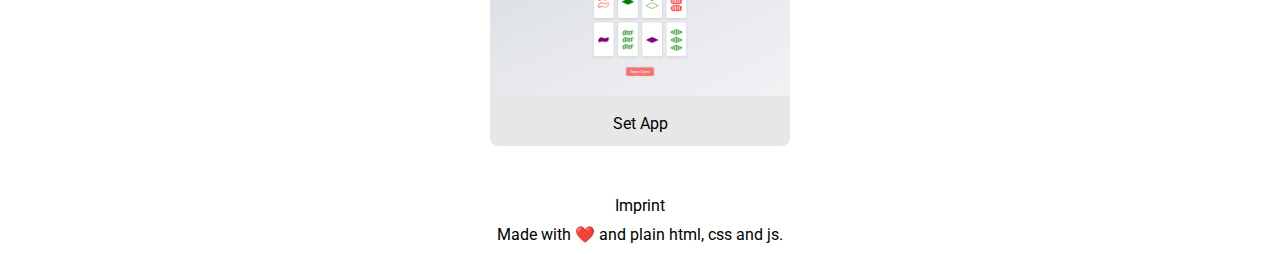
==== commit ccad16a7: "feat: Add imprint and set-app project" ====
--- a/index.html
+++ b/index.html
@@ -150,12 +150,29 @@
         href="https://medium.com/next-level-german-engineering/chatgpt-enterprise-knowledge-how-can-i-create-a-chatbot-for-my-business-unit-4380f7b3d4c0">
         <div class="publication">
           <img src="assets/chat-gpt.jpeg" alt="thesis" />
-          <h2>ChatGPT & enterprise knowledge: “How can I create a chatbot for my business unit?”</h2>
+          <h2>ChatGPT & enterprise knowledge</h2>
         </div>
       </a>
     </div>
   </div>
-
+  <hr>
+  <div class="publications-container">
+    <h1>Projects</h1>
+    <div class="publications">
+      <a target="_blank" href="https://github.com/lukaszwaller/set-app">
+        <div class="publication">
+          <img src="assets/set-app-min.png" alt="thesis" />
+          <h2>Set App</h2>
+        </div>
+      </a>
+    </div>
+  </div>
+  <div class="footer">
+    <div><a target="_blank" href="/imprint.html">Imprint</div>
+    <div>
+      Made with ❤️ and plain html, css and js.
+    </div>
+  </div>
 </body>
 
 </html>--- a/style.css
+++ b/style.css
@@ -228,21 +228,20 @@
 
 .publication {
   width: 300px;
-  display: flex;
-  flex-direction: column;
-  align-items: center;
-  justify-content: center;
+  height: 250px; /* Fixed height for all cards */
+  display: flex;
+  flex-direction: column;
+  align-items: center;
+  justify-content: space-between; /* Distribute space between image and text */
   border-radius: 8px;
   background-color: var(--publication-color);
   transition: transform 0.3s ease-in-out;
-}
-
-.publication:hover {
-  transform: scale(1.05);
+  overflow: hidden; /* Ensure content doesn't overflow */
 }
 
 .publication img {
   width: 100%;
+  height: 200px; /* Fixed height for the image */
   object-fit: cover;
   border-radius: 8px 8px 0 0;
 }
@@ -250,9 +249,24 @@
 .publication h2 {
   font-size: 16px;
   font-weight: 400;
-  margin: 10px 0;
-  padding: 10px;
+  padding: 0 10px; /* Add horizontal padding */
   text-decoration: none;
+  overflow: hidden; /* Prevent text overflow */
+  text-overflow: ellipsis; /* Add ellipsis for overflowing text */
+  white-space: nowrap; /* Ensure headline stays in one line */
+  text-align: center; /* Center the headline */
+  width: 100%; /* Ensure it takes full width */
+}
+
+
+.footer {
+  display: flex;
+  flex-direction: column;
+  align-items: center;
+}
+
+.footer div {
+  margin-bottom: 10px;
 }
 
 @media screen and (max-width: 600px) {
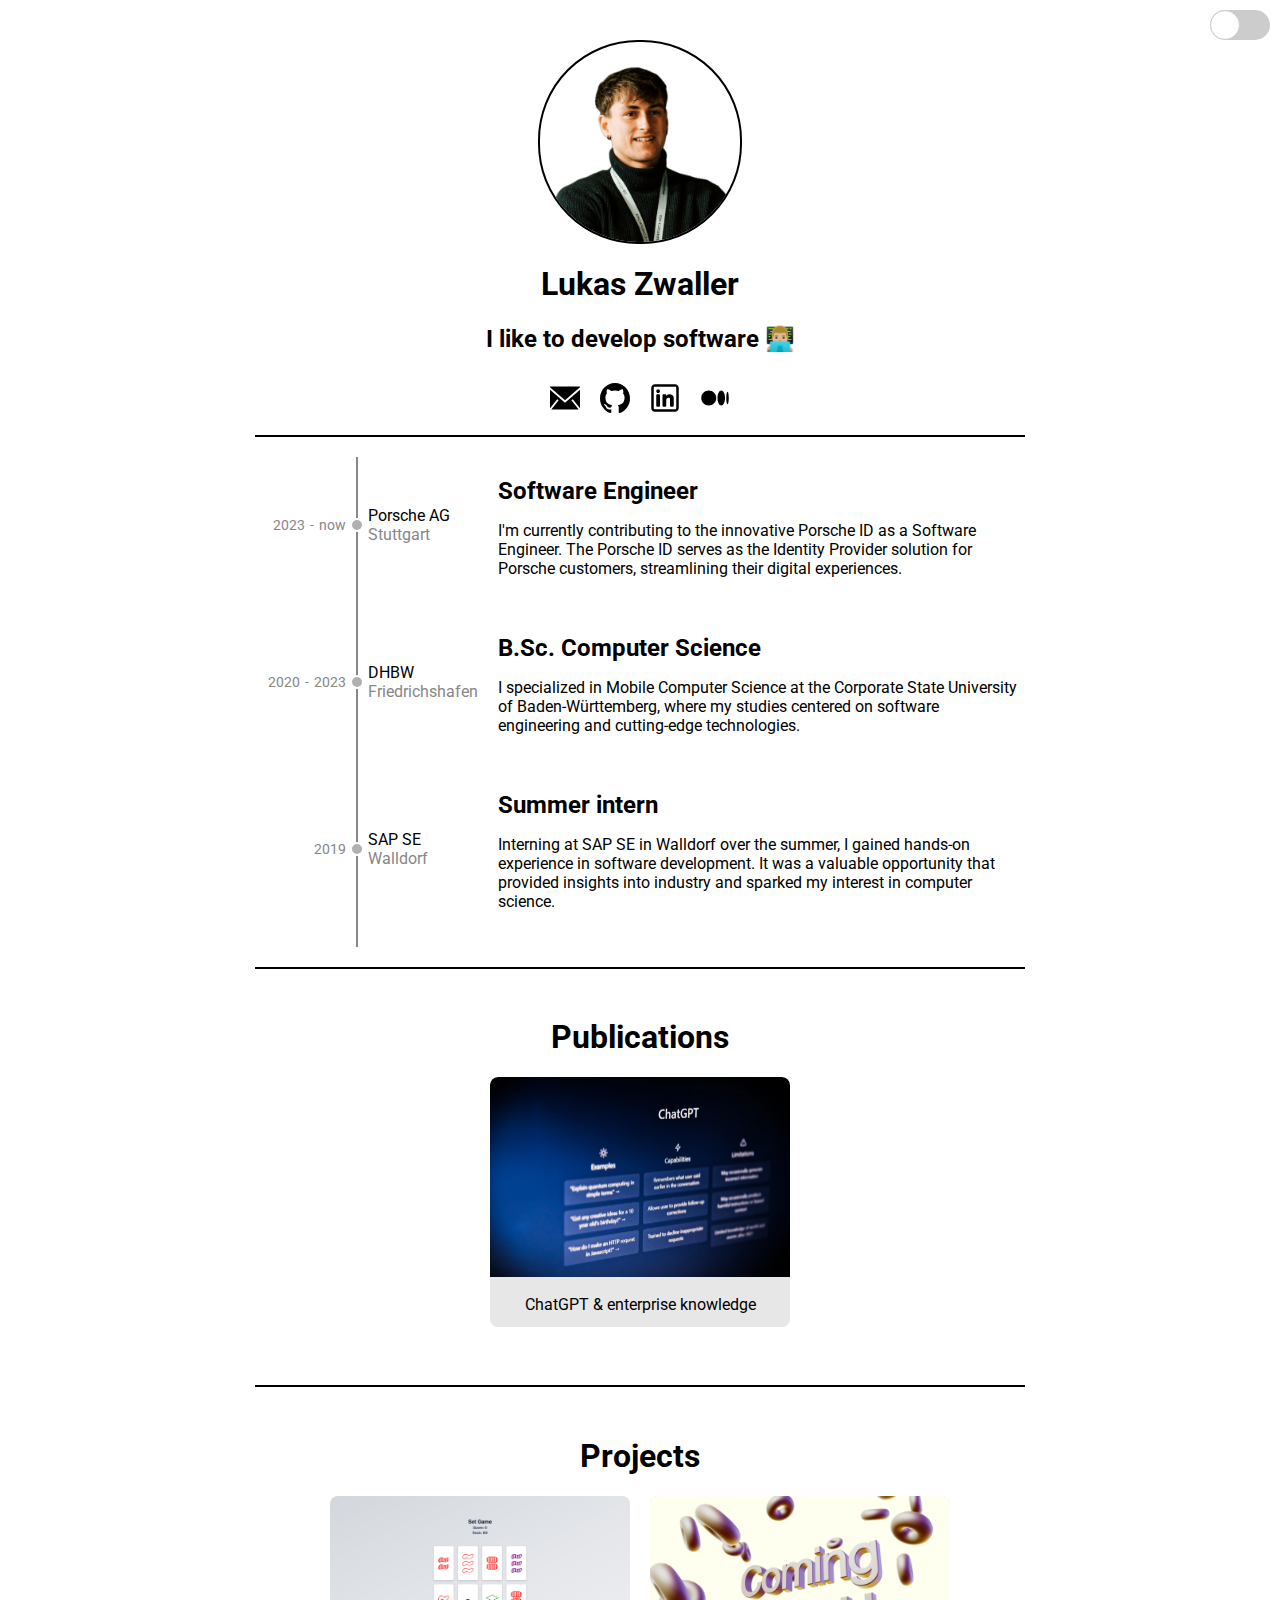
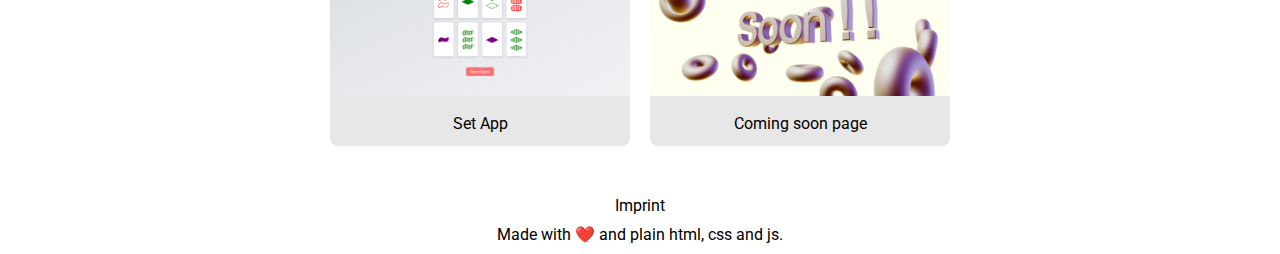
==== commit d8f4a484: "feat: Add coming soon project" ====
--- a/index.html
+++ b/index.html
@@ -87,7 +87,7 @@
       <div class="cv-entry">
         <div class="cv-entry-dot"></div>
         <div class="cv-organization">
-          <div>Porsche AG,</div>
+          <div><a href="https://www.porsche.com/">Porsche AG</a></div>
           <div class="cv-org-location">Stuttgart</div>
         </div>
         <div class="cv-description">
@@ -110,7 +110,7 @@
       <div class="cv-entry">
         <div class="cv-entry-dot"></div>
         <div class="cv-organization">
-          <div>DHBW,</div>
+          <div><a href="https://www.ravensburg.dhbw.de">DHBW</a></div>
           <div class="cv-org-location">Friedrichshafen</div>
         </div>
         <div class="cv-description">
@@ -130,7 +130,7 @@
       <div class="cv-entry">
         <div class="cv-entry-dot"></div>
         <div class="cv-organization">
-          <div>SAP SE,</div>
+          <div><a href="https://www.sap.com/">SAP SE</a></div>
           <div class="cv-org-location">Walldorf</div>
         </div>
         <div class="cv-description">
@@ -165,6 +165,12 @@
           <h2>Set App</h2>
         </div>
       </a>
+      <a target="_blank" href="https://github.com/lukaszwaller/coming-soon-page">
+        <div class="publication">
+          <img src="assets/coming-soon-min.png" alt="thesis" />
+          <h2>Coming soon page</h2>
+        </div>
+      </a>
     </div>
   </div>
   <div class="footer">
--- a/style.css
+++ b/style.css
@@ -220,10 +220,11 @@
 
 .publications {
   display: flex;
-  flex-direction: column;
+  flex-direction: row;
   align-items: center;
   justify-content: center;
   height: 100%;
+  gap: 20px;
 }
 
 .publication {
@@ -327,6 +328,10 @@
   .cv-description {
     padding: 0;
   }
+
+  .publications {
+    flex-direction: column;
+  }
 }
 
 @media screen and (min-width: 1440px) {
